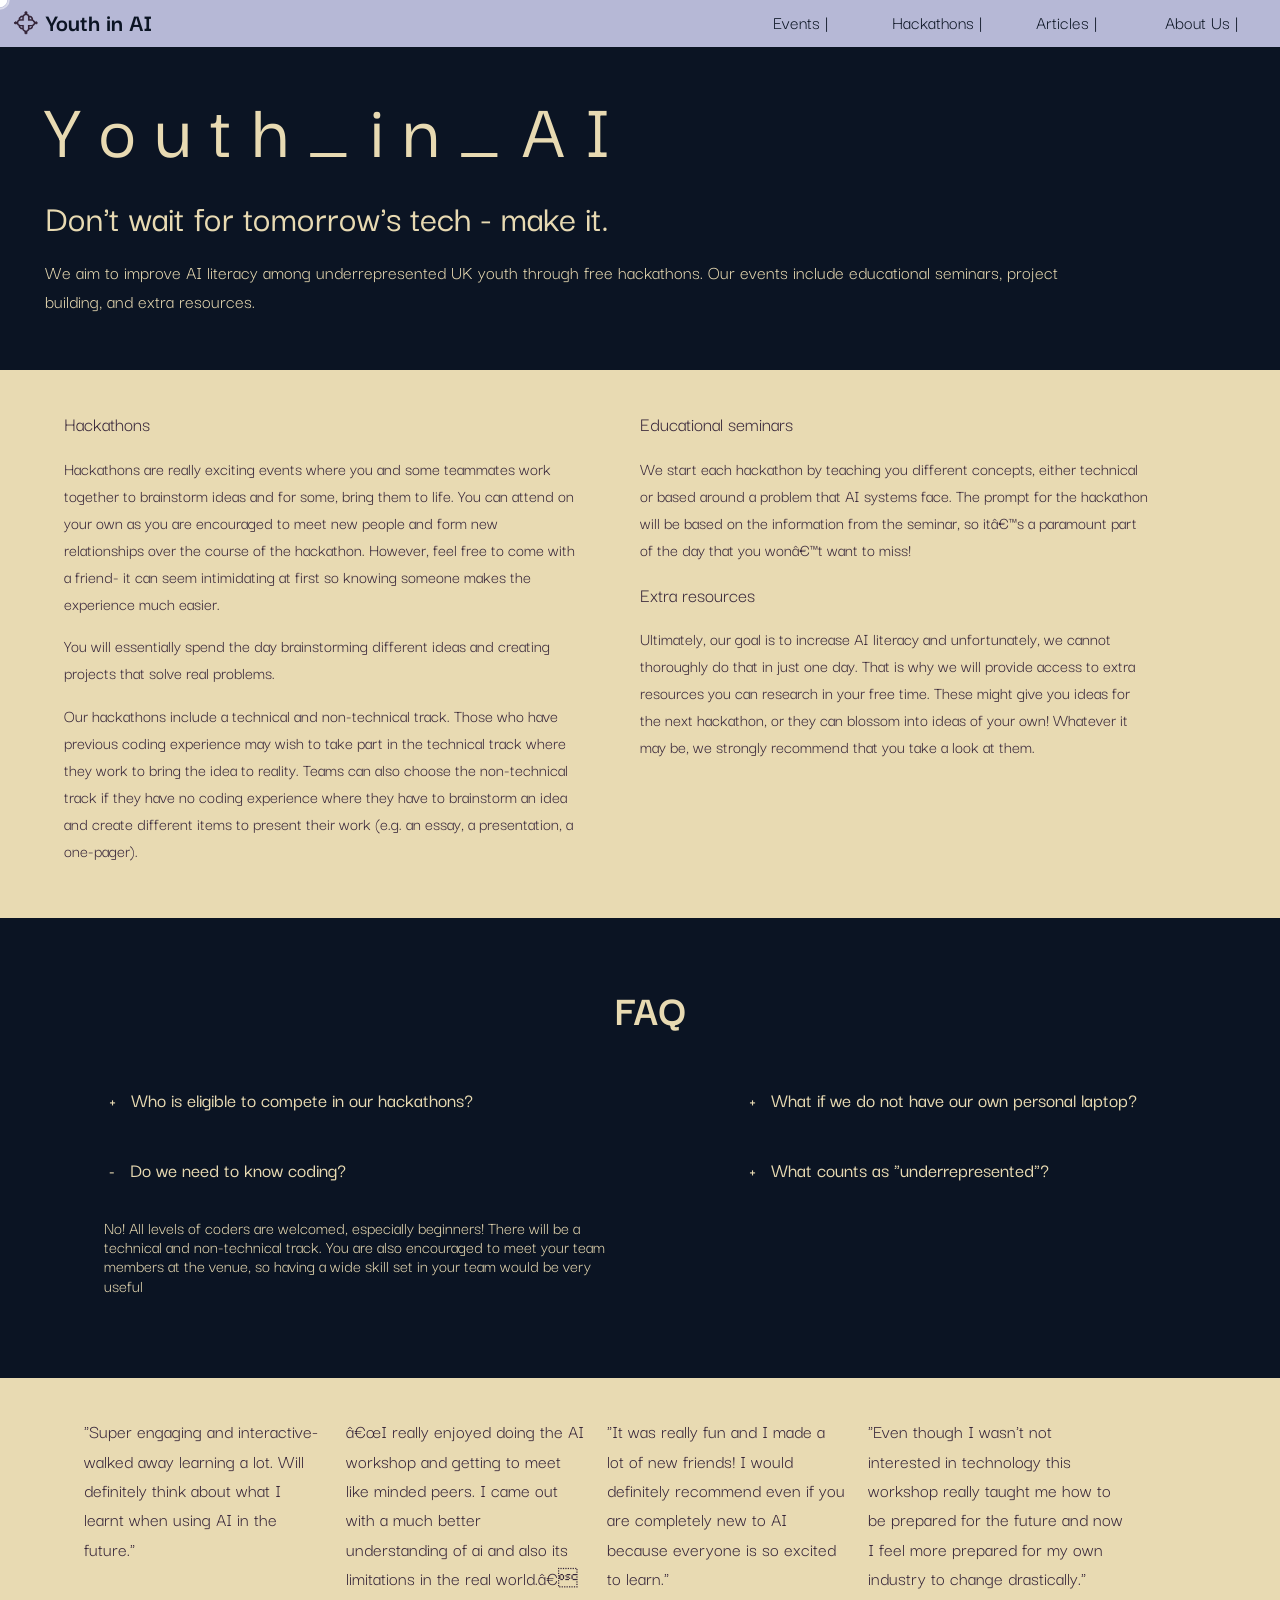
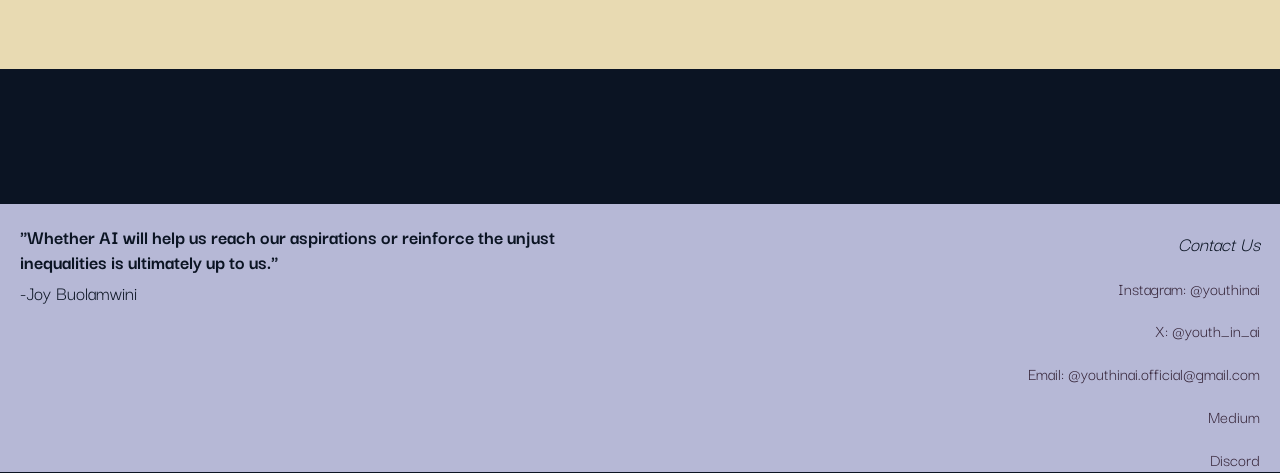
==== index.html @ e1ac103c "Article promotion" ====
<html>
    <link rel="stylesheet" href="https://stackpath.bootstrapcdn.com/bootstrap/4.1.3/css/bootstrap.min.css" integrity="sha384-MCw98/SFnGE8fJT3GXwEOngsV7Zt27NXFoaoApmYm81iuXoPkFOJwJ8ERdknLPMO" crossorigin="anonymous">
    <script src="https://ajax.googleapis.com/ajax/libs/jquery/3.3.1/jquery.min.js"></script>
    <link rel="stylesheet" href="https://use.fontawesome.com/releases/v5.6.1/css/all.css" integrity="sha384-gfdkjb5BdAXd+lj+gudLWI+BXq4IuLW5IT+brZEZsLFm++aCMlF1V92rMkPaX4PP" crossorigin="anonymous">
    <link rel="preconnect" href="https://fonts.googleapis.com">
    <link rel="preconnect" href="https://fonts.gstatic.com" crossorigin>
    <link href="https://fonts.googleapis.com/css2?family=Fredoka+One&family=Raleway&family=Tajawal&display=swap" rel="stylesheet">

    <link rel="preconnect" href="https://fonts.googleapis.com">
    <link rel="preconnect" href="https://fonts.gstatic.com" crossorigin>
    <link href="https://fonts.googleapis.com/css2?family=Darker+Grotesque&family=PT+Serif&display=swap" rel="stylesheet">

    <link rel="preconnect" href="https://fonts.googleapis.com">
    <link rel="preconnect" href="https://fonts.gstatic.com" crossorigin>
    <link href="https://fonts.googleapis.com/css2?family=Darker+Grotesque&display=swap" rel="stylesheet">

    <link rel="preconnect" href="https://fonts.googleapis.com">
    <link rel="preconnect" href="https://fonts.gstatic.com" crossorigin>
    <link href="https://fonts.googleapis.com/css2?family=Roboto+Slab:wght@100..900&display=swap" rel="stylesheet">

    <link rel="stylesheet" href="style.css">
    <link rel="stylesheet" href="script.js">
    <meta name="viewport" content="width=device-width, initial-scale=1.0">

    </head>
    <body >

        <div class="cursor-dot" data-cursor-dot></div>
        <div class="cursor-outline" data-cursor-outline></div>

        <div class="sidenav" >
            <!-- <a href="#">Home</a> -->
            <!-- <a href="#">News + Resources</a> -->
            <img src="no_back.png" alt="LOGO" style=" border:none; margin-left: 0.5vw; float: left; width: 3vw; height: 3vw; margin-top: 0.2vw; margin-right: -1.5vw;" >
            <a href="#" onclick="home()" style="font-size:2vw; margin-top: -0.8vw; float: left; width: 55%; text-align: left; margin-left: 0vw;"><b>Youth in AI</b></a>
            <a href="#" onclick="events()" style="width: 8%; font-size: 1.5vw; float: left; margin-top: -0.4vw; text-align: right; ">Events    |</a>
            <a href="#" onclick="hackathons()" style="width: 12%; font-size: 1.5vw; float: left; margin-top: -0.4vw; text-align: right;">Hackathons    |</a>
            <a href="#" onclick="articles()" style="width: 9%; font-size: 1.5vw; float: left; margin-top: -0.4vw; text-align: right;">Articles    |</a>
            <a href="#" onclick="aboutus()" style="width: 11%; font-size: 1.5vw; float: left; margin-top: -0.4vw; text-align: right;">About Us    |</a>

        </div>








        <div id="aboutus" style="display:none">
            
            <div class="card" style="width: 90%; margin-left: 4.26vw;margin-top: 6vw;">
            <div class="container" style="padding-top: 2.67vw; padding-left: 0vw;padding-right:0vw; padding-bottom: 2.67vw;">
                <h4 style="font-family: 'Darker Grotesque'; text-align: center; margin-bottom: 1.3vw; font-size: 2.8vw; margin-left: 1.6vw;"><b>Meet the Team</b></h4>
                <div style="margin-bottom:8vw; margin-top: 2.67vw; width: 50%" class="column1">
                    <img src="neha.jpg" alt="NEHA ADAPALA" style=" border:none; margin-right: 0.8vw; float: left; width: 16.6vw; height: 16.6vw;" class="card">
                    <h4 style="font-family: 'Darker Grotesque'; font-style: italic; text-align: center; margin-bottom: 0.53vvw; font-size: 1.6vw; margin-left: 0.4vw;"><b>Neha Adapala</b></h4>
                    <p style="font-family: 'Darker Grotesque'; font-size: 1.2vw; text-align: center; margin-left: 1.6vw; margin-right: 1.6vw"> Neha is a Year 13 student who hopes to study Computer Science at university. She is interested in Artificial Intelligence, neurotechnology, femtech, and art.</p>
                </div>
                <div  style="margin-bottom: 8vw; margin-top: 2.4vw; width: 50%; margin-left: 0vw; "  class="column1">
                    <img src="elo.jpg" alt="ELO Esalomi" style=" border:none; margin-right: 1.6vw; float: left; width: 16.6vw; height: 16.6vw" class="card">
                    <h4 style="font-family: 'Darker Grotesque'; font-style: italic; text-align: center; margin-bottom: 0.53vw; font-size: 1.6vw; margin-left: 0.4vw;"><b>Elo Esalomi</b></h4>
                    <p style="font-family: 'Darker Grotesque'; font-size: 1.2vw; text-align: center; margin-left: 1.6vw; margin-right: 1.6vw;"> Elo is a student at the University of Pennsylvania, studying Computer Science. She is interested in Artificial Intelligence, policy, and music. </p>
                </div>
            
            
            </div>
        </div>
        </div>










        <div id="home" style="margin-bottom: 10.5vw;padding-bottom: 0vw; ">
   
            <div style="width: 100%; margin-left: 0vw; display: block;">
                <div class="container" style="padding: 3vw 3.5vw; margin-left: 0; width: 100%; color: #e8dab2; display: block;">
            
                    <h1 class="title1" style="padding-bottom: 0vw; width: 100%;">Y o u t h _ i n _ A I</h1>
                    <h2 class="title1" style="font-size: 3vw; margin-top: 0; width: 100%;">Don't wait for tomorrow's tech - make it.</h2>
                    <p style="font-family: 'Darker Grotesque'; font-size: 1.53vw; text-align: left; margin-left: 0; max-width: 100%;">We aim to improve AI literacy among underrepresented UK youth through free hackathons. Our events include educational seminars, project building, and extra resources.</p>
                </div>
            </div>

            


            <div style="width: 100%; margin-left: 0vw; display: flex; background-color: #e8dab2;"> 
                <div style="padding-top: 3vw; padding-bottom:3vw; margin-left: 0vw; width: 40%; align-content: left; margin-left: 5vw; float: left; box-sizing: border-box; color: #352438;">
                    

        
                    <p style="font-family: 'Darker Grotesque'; font-size: 1.6vw; text-align: left; ">Hackathons</p>
                    <p style="font-family: 'Darker Grotesque'; font-size: 1.4vw; text-align: left;">Hackathons are really exciting events where you and some teammates work together to brainstorm ideas and for some, bring them to life. You can attend on your own as you are encouraged to meet new people and form new relationships over the course of the hackathon. However, feel free to come with a friend- it can seem intimidating at first so knowing someone makes the experience much easier. </p>
                    <p style="font-family: 'Darker Grotesque'; font-size: 1.4vw; text-align: left;">You will essentially spend the day brainstorming different ideas and creating projects that solve real problems.</p>
                    <p style="font-family: 'Darker Grotesque'; font-size: 1.4vw; text-align: left;">Our hackathons include a technical and non-technical track. Those who have previous coding experience may wish to take part in the technical track where they work to bring the idea to reality. Teams can also choose the non-technical track if they have no coding experience where they have to brainstorm an idea and create different items to present their work (e.g. an essay, a presentation, a one-pager).</p>
                </div>
                <div style="padding-top: 3vw;padding-bottom:3vw; margin-left: 0vw; width: 40%; align-content: left; margin-left: 5vw; float: left; box-sizing: border-box; color: #352438;">

                    <p style="font-family: 'Darker Grotesque'; font-size: 1.6vw; text-align: left;  ">Educational seminars </p>
                    <p style  ="font-family: 'Darker Grotesque'; font-size: 1.4vw; text-align: left;">We start each hackathon by teaching you different concepts, either technical or based around a problem that AI systems face. The prompt for the hackathon will be based on the information from the seminar, so it’s a paramount part of the day that you won’t want to miss! </p>
                    <p style="font-family: 'Darker Grotesque'; font-size: 1.6vw; text-align: left; ">Extra resources </p>
                    <p style="font-family: 'Darker Grotesque'; font-size: 1.4vw; text-align: left; ">Ultimately, our goal is to increase AI literacy and unfortunately, we cannot thoroughly do that in just one day. That is why we will provide access to extra resources you can research in your free time. These might give you ideas for the next hackathon, or they can blossom into ideas of your own! Whatever it may be, we strongly recommend that you take a look at them.                 </p>
        
                <!-- </div> -->
                </div>
                <div style="clear: both;"></div>
            </div>

            <div  style="display: inline-block;" >
            <h4 style="font-family: 'Darker Grotesque'; text-align: center; margin-bottom: 0vw; margin-top: 5vw; font-size: 3.5vw; margin-left: 1.6vw; color:#e8dab2;"><b>FAQ</b></h4>
                <ul class="accordion" >
                   <li>
                       <input type="radio" name="accordion" id="first">
                       <label for="first" style="font-family: 'Darker Grotesque'; font-size: 1.6vw; margin-left: 1.6vw; text-decoration: italic; color:#e8dab2;">Who is eligible to compete in our hackathons?</label>
                       <div class="content">
                           <p style="font-family: 'Darker Grotesque'; font-size: 1.4vw; margin-left: 1.6vw; color:#e8dab2;">Our hackathons are aimed at underrepresented youth in the UK. You can read our eligibility requirements under the Hackathon tab.</p>
                       </div>
      
                       <input type="radio" name="accordion" id="second" checked>
                       <label for="second" style="font-family: 'Darker Grotesque'; font-size: 1.6vw; margin-left: 1.6vw; text-decoration: italic; color:#e8dab2;" >Do we need to know coding?</label>
                       <div class="content">
                           <p style="font-family: 'Darker Grotesque'; font-size: 1.4vw; margin-left: 1.6vw; color:#e8dab2;">No! All levels of coders are welcomed, especially beginners! There will be a technical and non-technical track. You are also encouraged to meet your team members at the venue, so having a wide skill set in your team would be very useful</p>
                       </div>
                    </li>
                </ul>
                <ul class="accordion">
                    <li>
                       <input type="radio" name="accordion" id="third">
                       <label for="third" style="font-family: 'Darker Grotesque'; font-size: 1.6vw; margin-left: 1.6vw; text-decoration: italic; color:#e8dab2;">What if we do not have our own personal laptop?</label>
                       <div class="content">
                           <p style="font-family: 'Darker Grotesque'; font-size: 1.4vw; margin-left: 1.6vw; color:#e8dab2;">Contact us and we will try to sort something out for you. Please come along even if you don’t have a personal computer as your ideas will be valuable. Also see if any of your friends are willing to let you borrow their computer. </p>
                       </div>
      
                       <input type="radio" name="accordion" id="fourth">
                       <label for="fourth" style="font-family: 'Darker Grotesque'; font-size: 1.6vw; margin-left: 1.6vw; text-decoration: italic; color:#e8dab2;">What counts as "underrepresented"?</label>
                       <div class="content">
                           <p style="font-family: 'Darker Grotesque'; font-size: 1.4vw; margin-left: 1.6vw; color:#e8dab2;">Please read the eligibility section under the Hackathons tab</p>
                       </div>
      
      
                   </li>
               </ul>
               </div>





            <div style="width: 100%; margin-left: 0vw; display: flex; background-color: #e8dab2; display: inline-block;"> 
                <div style="padding-top: 3vw; padding-bottom:3vw; margin-left: 0.3vw; width: 100%; align-content: left; margin-left: 5vw; float: left; box-sizing: border-box; color: #352438; display: flex">
                    <p style="font-family: 'Darker Grotesque'; font-size: 1.53vw; text-align: left; margin-left: 1.6vw; width: 20%; margin-bottom: 1.6vw; padding-right: 1.3vw; "> "Super engaging and interactive- walked away learning a lot. Will definitely think about what I learnt when using AI in the future."</p>
                    
                    <p style="font-family: 'Darker Grotesque'; font-size: 1.53vw; text-align: left; margin-left: 0.4vw; width: 20%; padding-right: 1.3vw; margin-bottom: 3vw;"> “I really enjoyed doing the AI workshop and getting to meet like minded peers. I came out with a much better understanding of ai and also its limitations in the real world.”</p>

                    <p style="font-family: 'Darker Grotesque'; font-size: 1.53vw; text-align: left; margin-left: 0.4vw; width: 20%; margin-bottom: 3vw; padding-right:1.3vw; "> "It was really fun and I made a lot of new friends! I would definitely recommend even if you are completely new to AI because everyone is so excited to learn."</p>

                    <p style="font-family: 'Darker Grotesque'; font-size: 1.53vw; text-align: left; margin-left: 0.4vw; width: 20%; margin-bottom: 3vw;  "> "Even though I wasn't not interested in technology this workshop really taught me how to be prepared for the future and now I feel more prepared for my own industry to change drastically."</p>

                </div>

                <div style="clear: both;"></div>
            </div>
                

        </div>










        <div id="hackathons" style="display:none">


            <div class="card" style="width: 100%; margin-left: 0vw; margin-top: 3vw;">
                <div class="container" style="padding-top: 1.6vw; padding-left: 1.8vw;padding-right:1.8vw; padding-bottom:1.4vw; margin-left: 0vw; width: 100%; align-content: left; margin-left: 1.6vw; float: left; width: 50%">

                    <h1 style="font-family: 'Darker Grotesque'; text-align: left; margin-bottom: 0.8vw; font-size: 8.3vw; margin-left: 0vw; ">Coming soon...</h1>
                    <p style="font-family: 'Darker Grotesque'; font-size: 1.6vw; text-align: left; margin-left: 0vw; width: 100%;"> If you would like to be a volunteer at Youth in AI (no eligibility requirements) please contact us at youthinai@gmail.com</p>
                </div>

            </div>

          
                <div class="container" style="padding-top: 3vw; padding-left: 3.5vw;padding-right:3.5vw; padding-bottom:3vw; margin-left: 0vw; align-content: left; margin-left: 1.6vw; color: #d7d9ce;">
                    <p style="font-family: 'Darker Grotesque'; font-size: 1.9vw; text-align: left; margin-left: 0vw;"> Eligibility requirements for hackathon participants</p>
                    <p style="font-family: 'Darker Grotesque'; font-size: 1.6vw; text-align: left; margin-left: 0vw;">Ages 11-18 years old</p>
                    <p style="font-family: 'Darker Grotesque'; font-size: 1.4vw; text-align: left; margin-left: 0vw; ">You must be between these ages to compete in the hackathon. If you would like to take part in helping this organisation’s aim, you can become a volunteer to help out at the hackathons or develop resources. Please contact us at youthinai@gmail.com. </p>
                    <p style="font-family: 'Darker Grotesque'; font-size: 1.6vw; text-align: left; margin-left: 0vw; ">UK resident </p>
                    <p style="font-family: 'Darker Grotesque'; font-size: 1.4vw; text-align: left; margin-left: 0vw;">You must be a UK resident to take part in this hackathon. Many of the hackathons will happen in-person in the UK. </p>
                    <p style="font-family: 'Darker Grotesque'; font-size: 1.6vw; text-align: left; margin-left: 0vw;">Underrepresented </p>
                    <p>
                        <ul>
                            <li style="font-family: 'Darker Grotesque'; font-size: 1.4vw; text-align: left; margin-left: 0vw; width: 48vw; margin-bottom: 1.4vw;">Ethnic minorities - BAME minorities/ Roma and Traveller communities</li>
                            <li style="font-family: 'Darker Grotesque'; font-size: 1.4vw; text-align: left; margin-left: 0vw; width: 48vw; margin-bottom: 1.4vw;">Females</li>
                            <li style="font-family: 'Darker Grotesque'; font-size: 1.4vw; text-align: left; margin-left: 0vw; width: 48vw; margin-bottom: 1.4vw;">People with disabilities - If your disability is physical please contact us before the event so we can organise access arrangements to the venue</li>
                            <li style="font-family: 'Darker Grotesque'; font-size: 1.4vw; text-align: left; margin-left: 0vw; width: 48vw; margin-bottom: 1.4vw;">LGBTQ+ community</li>
                            <li style="font-family: 'Darker Grotesque'; font-size: 1.4vw; text-align: left; margin-left: 0vw; width: 48vw; margin-bottom: 1.4vw;">Neurodiverse individuals</li>
                            <li style="font-family: 'Darker Grotesque'; font-size: 1.4vw; text-align: left; margin-left: 0vw; width: 48vw; margin-bottom: 1.4vw;">Young carers</li>
                            <li style="font-family: 'Darker Grotesque'; font-size: 1.4vw; text-align: left; margin-left: 0vw; width: 48vw; margin-bottom: 1.4vw;">Indices of Multiple Deprivation (IMD) – If your home postcode is within an area that is ranked in the bottom 40% of their region by the IMD.</li>
                        </ul>
                    </p>
                </div>
 
        </div>




        <div id="articles" style="margin-bottom: 10vw; display:none; ">
            <!-- <div class="card" style="width: 100%; margin-left: 0vw; margin-top: 3vw;">
                <div class="container" style="padding-top: 1.6vw; padding-left: 1.8vw;padding-right:1.8vw; padding-bottom:1.4vw; margin-left: 0vw; width: 100%; align-content: left; margin-left: 1.6vw; float: left; width: 50%">

                    <h1 style="font-family: 'Darker Grotesque'; text-align: left; margin-bottom: 0.8vw; font-size: 8.3vw; margin-left: 0vw; ">Coming soon...</h1>
                    <p style="font-family: 'Darker Grotesque'; font-size: 1.6vw; text-align: left; margin-left: 0vw; width: 100%;"> If you would like to write an article for Youth in AI (no eligibility requirements) please contact us at youthinai@gmail.com</p>
                </div>
                <div class="container" style="font-family: 'Darker Grotesque'; font-size: 1.53vw; text-align: left; width: 48vw; margin-left: 0.7vw; float: left; width: 50%">
                    <h4 style="font-family: 'Darker Grotesque'; font-style: italic; text-align: left; margin-bottom: 0.3vw; font-size: 2vw;"><b>COMING UP: Intersections of AI with:</b></h4> 
                    <p style="float: left; padding-right: 0.20vw">Medicine | </p>
                    <p style="float: left; padding-right: 0.2vw;"> Music | </p>
                    <p style="float: left;padding-right: 0.2vw;"> Environmental Science | </p>
                    <p style="float: left; padding-right: 0.2vw;"> Classics | </p>
                    <p style="float: left; padding-right: 0.2vw;"> Dentistry | </p>
                    <p style="float: left; padding-right: 0.2vw;"> Physics | </p>
                    <p style="float: left; padding-right: 0.2vw;"> History  </p>
                </div>

            </div> -->



            <div class="card" style="width: 100%; margin-left: 0vw; margin-top: 3vw; background-color: #0b1423;">
                <!-- <div class="container" style="padding-top: 1.6vw; padding-left: 1.8vw;padding-right:1.8vw; padding-bottom:1.4vw; margin-left: 0vw; width: 100%; align-content: left; margin-left: 1.6vw; float: left; width: 50%">

                    <h1 style="font-family: 'Darker Grotesque'; text-align: left; margin-bottom: 0.8vw; font-size: 8.3vw; margin-left: 0vw; ">Coming soon...</h1>
                    <p style="font-family: 'Darker Grotesque'; font-size: 1.6vw; text-align: left; margin-left: 0vw; width: 100%;"> If you would like to write an article for Youth in AI (no eligibility requirements) please contact us at youthinai@gmail.com</p>
                </div> -->
                <div class="column" style="margin-top: 3vw; width: 100%">
                    <div class="card" style="margin-left: 2.1vw; float: left; width: 30%; height: 20.5vw;" >
                        <div class="container" style="padding-top: 1.7vw; padding-left: 2.3vw;padding-right:2.3vw; padding-bottom:1.7vw; ">
                            <a target="_blank" href="https://medium.com/@youthinai.official/physics-ai-revolutionising-physics-through-ml-40ecd9a87fa5"><h4 style="font-family: 'Darker Grotesque'; font-style: italic; text-align: center; margin-bottom: 1.4vw; font-size: 1.6vw;"><b>Physics + AI: Revolutionising Physics Through Tech</b></h4></a> 
                            <h4 style="font-family: 'Darker Grotesque'; font-style: italic; text-align: center; margin-bottom: 1.4vw; font-size: 1.3vw; margin-top: -0.5vw;"><b>-Yuna Choi </b></h4> 
                            <p style="font-family: 'Darker Grotesque'; font-size: 1.4vw;">AI has been used in Physics for years and now for even more years to come. This article explores how AI is used in Physics and how it may be used in the future.</p> 
                        </div>
                    </div>
                    <div class="card" style="margin-left: 1.7vw; float: left; width: 30%; height: 20.5vw;" >
                        <div class="container" style="padding-top: 1.7vw; padding-left: 2.3vw;padding-right:2.3vw; padding-bottom:1.7vw; ">
                            <a target="_blank" href="https://medium.com/@youthinai.official/environment-ai-a-double-edged-sword-in-the-climate-crisis-d32c2abca010"><h4 style="font-family: 'Darker Grotesque'; font-style: italic; text-align: center; margin-bottom: 1.4vw; font-size: 1.6vw;"><b>Environment + AI: A Double-Edged Sword in the Climate Crisis</b></h4></a>
                            <h4 style="font-family: 'Darker Grotesque'; font-style: italic; text-align: center; margin-bottom: 1.4vw; font-size: 1.3vw; margin-top: -0.5vw;"><b>-Parnika Parulkar </b></h4> 
                            <p style="font-family: 'Darker Grotesque'; font-size: 1.4vw;">It's absolutely essential that we protect the environment. Using tools such as AI can help us move towards that goal, but also set us back from it. </p> 
                        </div>
                    </div>
                    <div class="card" style="margin-left: 1.7vw; float: left; width: 30%; height: 20.5vw;" >
                        <div class="container" style="padding-top: 1.7vw; padding-left: 2.3vw;padding-right:2.3vw; padding-bottom:1.7vw; ">
                            <a target="_blank" href="https://medium.com/@youthinai.official/orthodontics-ai-the-digital-bite-1d7c2df51725"><h4 style="font-family: 'Darker Grotesque'; font-style: italic; text-align: center; margin-bottom: 1.4vw; font-size: 1.6vw;"><b>Orthodontics + AI: The Digital Bite</b></h4></a>
                            <h4 style="font-family: 'Darker Grotesque'; font-style: italic; text-align: center; margin-bottom: 1.4vw; font-size: 1.3vw; margin-top: -0.5vw;"><b>-Isabel Liu </b></h4> 
                            <p style="font-family: 'Darker Grotesque'; font-size: 1.4vw;">Orthodontics is a subset of dentistry that works on correcting the appearance of your teeth. AI can play a great part in treating patients who see an orthodontist, from treatment planning to nanobots. </p> 
                        </div>
                    </div>
                </div>

                <div class="container" style="padding-top: 1.6vw; padding-left: 1.8vw;padding-right:1.8vw; padding-bottom:1.4vw; margin-left: 0vw; width: 100%; align-content: left; margin-left: 1.6vw; float: left; width: 50%">
                    <p style="font-family: 'Darker Grotesque'; font-size: 1.2vw; text-align: left; margin-left: 0vw; width: 100%; color:#e8dab2"> If you would like to write an article for Youth in AI (no eligibility requirements) please contact us at: youthinai.official@gmail.com</p>
                </div>
            </div>
        </div>



        <div id="events" style="display:none" >
            <div class="clearfix">
            
                <div class="column" style="margin-top: 3vw;">
                    <div class="card" style="margin-left: 1.7vw;" >
                    <div class="container" style="padding-top: 1.7vw; padding-left: 2.3vw;padding-right:2.3vw; padding-bottom:1.7vw; ">
                        <h4 style="font-family: 'Darker Grotesque'; font-style: italic; text-align: center; margin-bottom: 1.4vw; font-size: 1.6vw;"><b>Responsible AI: A Policy Approach to Bias Eradication</b></h4> 
                        <p style="font-family: 'Darker Grotesque'; font-size: 1.4vw;">As part of our aim to increase AI literacy among the youth we held “Responsible AI: A Policy Approach to Bias Eradication”, an interactive workshop under the AI Fringe (The AI Fringe is an organisation that aims to increase AI safety by bringing together diverse voices.) where we taught participants about the importance of safe AI. In this interactive session, featuring guest speaker Matheace Ramaputra, an AI Legal and Ethic Practitioner, we introduced the effects of AI biases on society, and potential ways to combat them through policy. Opening with a short presentation on AI biases and how it manifests in different sectors, our workshop was followed by an activity where groups will propose their own policies to mitigate them. There were many questions and open discussions.</p> 
                        <!-- <hr width="90%" style="margin-top: 3vw; margin-bottom: 3vw;color: black;"/>
                        <p style="font-family: 'Darker Grotesque'; font-size: 1.4vw;">The AI Fringe is an organisation that aims to increase AI safety by bringing together diverse voices. By educating the youth on AI and the opportunities and risks that came along with it, we hope to diversify the voices that can make changes in this field.</p> -->
                        
                    </div>
                    </div>
                </div>

                <div class="column1" style="width: 20%; margin-left: 3.2vw;margin-top: 3vw;">
                    <div class="card1 bottom-right" style="border: none; padding-top: none; margin-top: -1.4vw; margin-left: 0.55vw; " >
                    <img src="icebreaker.jpg" class="card-img-top" >
                    </div>

                    <div class="card1 bottom-right" style="border: none; margin-top: 1.4vw; margin-left: 0.55vw; ">
                        <img src="matheace.jpg" class="card-img-top" >
                    </div>
                </div>
                <div class="column1" style="width: 20%; margin-left: 1.7vw; margin-top: 3vw;">
                    <div class="card1 bottom-right" style="border: none; margin-top: -1.4vw;">
                        <img src="winner.jpg" class="card-img-top" >
                    </div>
                    <div class="card1 bottom-right" style="border: none; margin-top: 1.4vw;">
                        <img src="activity.jpg" class="card-img-top">
                    </div>
                </div>
            </div>
            <hr style="height: 1.6vw; color:#352438"/>
            
            <div class="clearfix" style="margin-left: 0vw;">
                <div class="column1" style="width:25%; margin-top:-1.5vw; height: 5vw; margin-left: 3vw;">
                    <div class="card1 bottom-right" style="border: none; margin-top: -1.2vw; margin-left: 1.4vw;">
                        <img src="panel2.jpg" class="card-img-top" >
                    </div>
                </div>

                <div class="column1" style="width:25%; margin-top:-1.6vw; height: 5vw; margin-left: 3.2vw;">
                    <div class="card1 bottom-right" style="border: none; margin-top: -1.2vw;">
                        <img src="panel3.jpg" class="card-img-top" >
                    </div>
                </div>
                
                <div class="column" style="width:40%; margin-top:-3vw; margin-left: 1.7vw;">
                    <div class="card" style="width:93%">
                    <div class="container" style="padding-top: 1.9vw; padding-bottom:1.9vw;">
                        <h4 style="font-family: 'Darker Grotesque'; font-style: italic; text-align: center; margin-bottom: 1.4vw; font-size: 1.6vw;"><b>Truth vs Tech: Tackling Misinformation and Deepfakes</b></h4> 
                        <p style="font-family: 'Darker Grotesque'; font-size: 1.4vw;">At the AI and Society Forum, we spoke at the AI and Society Forum on the panel “Truth vs Tech: Tackling Misinformation and Deepfakes”. The event held over 240 people and it was uplifting seeing so many people interested in our talk, despite being the youngest speakers and attendees of the event. Throughout the day, we heard talks from many people experienced in the field, from Abeba Birhane to Dr Maya Indira. </p> 
                    </div>
                    </div>
                </div>
            </div>
            <div>
                
            
            </div>
            </div>
        </div>

        <!-- <div id="footer" >
            <div class="foot-text" style="float: left;">
                <h4 style="text-align: left; margin-bottom: 0.3vw; margin-left: 1.6vw;"><b>"Whether AI will help us reach our aspirations or reinforce the unjust inequalities is ultimately up to us."</b></h4> 
                <p style="margin-left: 1.6vw; font-family: 'Darker Grotesque';">-Joy Buolamwini</p>
            </div>
            <div class="foot-text" style="float: right;">
                <p style="font-family: 'Darker Grotesque'; font-size:1.4vw; text-align: right; margin-right: 1.6vw; margin-top: 0.3vw;">Contact Us</p>
                <p style="font-family: 'Darker Grotesque'; font-size:1.4vw; text-align: right; margin-right: 1.6vw;">Instagram: @youthinai</p>
                <p style="font-family: 'Darker Grotesque'; font-size:1.4vw; text-align: right; margin-right: 1.6vw;">X: @youth_in_ai</p>
                <p style="font-family: 'Darker Grotesque'; font-size:1.4vw; text-align: right; margin-right: 1.6vw;">Email: youthinaiofficial@gmail.com</p>
            </div>
        </div> -->

        <div id="footer" >
            <div class="foot-text" style="float: left;">
                <h4 style="text-align: left; margin-bottom: 0.3vw; margin-left: 1.6vw;"><b>"Whether AI will help us reach our aspirations or reinforce the unjust inequalities is ultimately up to us."</b></h4> 
                <p style="margin-left: 1.6vw; font-family: 'Darker Grotesque';">-Joy Buolamwini</p>
            </div>
            <div class="foot-text" style="float: right; height: 19vw; margin-bottom:-1vw;">
                <p style="font-family: 'Darker Grotesque'; font-size:1.6vw; text-align: right; margin-right: 1.6vw; margin-top: 0.3vw; font-style: italic;">Contact Us</p>
                <a target="_blank" href="https://www.instagram.com/youthinai/"><p style="font-family: 'Darker Grotesque'; font-size:1.4vw; text-align: right; margin-right: 1.6vw;">Instagram: @youthinai</p></a>
                <a target="_blank" href="https://x.com/youth_in_ai"><p style="font-family: 'Darker Grotesque'; font-size:1.4vw; text-align: right; margin-right: 1.6vw;">X: @youth_in_ai</p></a>
                <a href="mailto:youthinai.official@gmail.com"><p style="font-family: 'Darker Grotesque'; font-size:1.4vw; text-align: right; margin-right: 1.6vw;">Email: @youthinai.official@gmail.com</p></a>
                <a target="_blank" href="https://medium.com/@youthinai.official"><p style="font-family: 'Darker Grotesque'; font-size:1.4vw; text-align: right; margin-right: 1.6vw;">Medium</p></a>
                <a target="_blank" href="https://discord.gg/cAzz3YPW"><p style="font-family: 'Darker Grotesque'; font-size:1.4vw; text-align: right; margin-right: 1.6vw;">Discord</p></a>
            </div>
        </div>

    </body>
  
</html>

<script>

const cursorDot = document.querySelector("[data-cursor-dot]");
const cursorOutline = document.querySelector("[data-cursor-outline]")

window.addEventListener("mousemove", function (e){
    const posX = e.clientX;
    const posY = e.clientY;

    cursorDot.style.left = `${posX}px`;
    cursorDot.style.top = `${posY}px`;

    // cursorOutline.style.left = '${posX}px';
    // cursorOutline.style.top = '${posY}px';

    cursorOutline.animate({
        left:`${posX}px`,
        top: `${posY}px`,
    }, {duration: 500, fill: "forwards"});
})

let elementsArray = document.querySelectorAll(".card1");
console.log(elementsArray);
window.addEventListener('scroll', fadeIn ); 
function fadeIn() {
    for (var i = 0; i < elementsArray.length; i++) {
        var elem = elementsArray[i]
        var distInView = elem.getBoundingClientRect().top - window.innerHeight + 20;
        if (distInView < 0) {
            elem.classList.add("inView");
        } else {
            elem.classList.remove("inView");
        }
    }
}
fadeIn();


function hackathons(){
    document.getElementById('events').style.display='none';
    document.getElementById('hackathons').style.display='block';
    document.getElementById('home').style.display='none';
    document.getElementById('articles').style.display='none';
    document.getElementById('aboutus').style.display='none';
}
function events(){
    
    document.getElementById('hackathons').style.display='none';
    document.getElementById('events').style.display='block';
    document.getElementById('home').style.display='none';
    document.getElementById('articles').style.display='none';
    document.getElementById('aboutus').style.display='none';
}

function home(){
    document.getElementById('home').style.display='block';
    document.getElementById('events').style.display='none';
    document.getElementById('hackathons').style.display='none';
    document.getElementById('articles').style.display='none';
    document.getElementById('aboutus').style.display='none';
}

function aboutus(){
    document.getElementById('home').style.display='none';
    document.getElementById('events').style.display='none';
    document.getElementById('hackathons').style.display='none';
    document.getElementById('articles').style.display='none';
    document.getElementById('aboutus').style.display='block';
}

function articles(){
    document.getElementById('home').style.display='none';
    document.getElementById('events').style.display='none';
    document.getElementById('hackathons').style.display='none';
    document.getElementById('articles').style.display='block';
    document.getElementById('aboutus').style.display='none';
}

// function load(){
//     document.getElementById('home').style.display='none';
//     document.getElementById('events').style.display='none';
//     document.getElementById('hackathons').style.display='none';
//     document.getElementById('articles').style.display='none';
//     document.getElementById('aboutus').style.display='block';
// }


</script>
---- style.css ----
@keyframes fade-up{
    0% {
        opacity: 0;
        transform: translateY(-1.6vw) scale(0.9);
    }

    100%{
        opacity: 1;
        transform: translateY(0vw) scale(1);
    }
}

@keyframes cursor{
    50% { border-color: transparent }
}

@keyframes typimg{
    from { width: 0 }
}

a{
    color: #352438;
}

a:hover{
    color: #623d69;
    cursor: none;
}

.accordion{
   /* margin: 60px auto; */
   width: 50%;
   float: left;
}


.accordion li{
   list-style: none;
   width: 100%;
   margin: 1.4vw;
   padding: 1.2vw;
   border-radius: 0.9vw;
   background: none;
}


.accordion li label{
   display: inline-block;
   align-items: center;
   padding: 1.2vw;
   font-size: 1.35vw;
   font-weight: 500;
   cursor: cursor-dot;
}


label::before{
   content: '+';
   margin-right: 1.2vw;
   font-size: 1.43vw;
   font-weight: 600;
}


input[type="radio"]{
   display: none;
}


.accordion .content{
   color:#e8dab2;
   padding:0 1.2vw;
   line-height: 1.5vw;
   max-height: 0;
   overflow: hidden;
   transition: max-height 0.5s, padding 0.5s;
}


.accordion input[type="radio"]:checked + label + .content{
   max-height: 21.3vw;
   padding: 0.8vw 0.8vw 1.4vw;
}


.accordion input[type="radio"]:checked + label::before{
   content: '-'
}


body{
    background-color: #0b1423;
    color: #e8dab2;
    width: 100%;
    overflow-x: hidden;
    overflow-x: clip !important;
}

html{
    cursor: none;
}

.cursor-dot{
    width: 1.2vw;
    height: 1.2vw;
    background-color: white;
    z-index: 4;
}

.cursor-outline{
    width: 1.6vw;
    height: 1.6vw;
    border: 2px solid hsla(0, 0%, 100%, 0.5);
    z-index: 4;
}

.cursor-dot, 
.cursor-outline{
    position: fixed;
    top: 0;
    left: 0;
    transform: translate(-50%, -50%);
    border-radius: 50%;
    z-index: 4;
    pointer-events: none;
    color: white;
}


.card {
    transition: 0.3s;
    width: 100%;
    background-color: #e8dab2;
    /* margin-left: 1.2vw; */
    border-radius: 0vw;
    /* animation: fade-up 0.7s; */
    color: #352438;
}

p, h4, h2, h1{
    animation: fade-up 0.7s;
    font-size: 1.6vw;
}

.card2 {
    transition: 0.3s;
    width: 100%;
    background-color: #e8dab2;
    margin-left: 1.2vw;
    border-radius: 0vw;
    animation: fade-up 0.7s;
    color: #352438;
}
.column{
    float: left;
    width: 50%;
    padding: 1.2vw;
}
.column1{
    float: left;
    width: 50%;
    
    /* padding: 1.2vw;
    padding-right: 50px; */
}

.bottom-right.inView {
    opacity: 1;
    -webkit-transform: translateY(0vw) rotate(0deg) translateZ(0);
    transform: translateY(0vw) rotate(0deg) translateZ(0);
    margin-top: 1.4vw;
}
.inView {
    opacity: 1;
    -webkit-transform: translateY(0vw) rotate(0deg) translateZ(0);
    transform: translateY(0vw) rotate(0deg) translateZ(0);
    margin-top: 1.4vw;
}
section {
    padding:1.4vw;
    margin-top: 1.4vw;
}

.card1 {
    /* transition: 0.3s;
    width: 200px;
    height: 200px;
    background-color: rgba(238,238,238, 0.8);
    margin-left: 550px;
    height:400px; */
    transition: 0.3s;
    width: 100%;
    margin-top: none;
    background-color: #e8dab2;
    margin-left: 0vw;
    animation: fade-up 0.5s;
    -webkit-transform: translateY(3vw) rotate(-5deg) translateZ(0);
    transform: translateY(3vw) rotate(-5deg) translateZ(0);
    -webkit-transition-delay: .9s;
    -o-transition-delay: .9s;
    transition-delay: .9s;
    -webkit-transition: 1s;
    -o-transition: 1s;
    transition: 1s;
    opacity: 0;
}

img{
    object-fit: cover;
}

.container {
    padding: 1.8vw 1.8vw;
    display: inline-block;
}


.sidenav {
    background-color: #b6b8d6;
    height: 3.7vw;
    width: 100%;
    position: fixed;
    font-size: 1.6vw;
    z-index: 1;
    top: 0;
    left: 0;
    overflow-x: hidden;
    padding-top: 0.2vw;
    font-family: 'Darker Grotesque';
    box-sizing: border-box;
    
}

.sidenav a {
    padding: 0.8vw 0.3vw 8vw 1.62vw;
    margin-top:-0.8vw;
    margin-right: 0px;
    text-decoration: none;
    text-align: right;
    font-size: 1.6vw;
    /* color: #eeeeee;  */
    
    color: #0b1423; 
    /* display: block; */
    font-size:medium;
    cursor: none;
}

.sidenav a:hover {
    color: #623d69;
    cursor: none;
}

/* @media screen and (max-height: 450px) {
.sidenav {padding-top: 15px;}
.sidenav a {font-size: 18px;}
} */

.title1{
    margin-top: 3vw;
    font-family: 'Darker Grotesque'; 
    text-align: left; margin-bottom: 1.4vw; font-size: 6.4vw; margin-left: 0vw; width: 100%;
}



.image{
    margin-left: 30vw;
}
#workshops{
    display: none;
    margin-bottom: 6.5vw;
    margin-top: 3vw;
}

.clearfix::after {
    content: "";
    clear: both;
    display: table;
}

#howtogetinvolved{
    display: none;
    margin-bottom: 6.5vw;
    margin-top: 3vw;
}
#aboutus{
    display: block;
    margin-bottom: 6.5vw;
    margin-top: 3vw;
}
#events{
    display:none;
    margin-bottom: 6.5vw;
    margin-top: 3vw;
}
#footer {
    width: 100%;
    height: 21vw;
    background-color: #b6b8d6;
    color: #0b1423;
    text-align: left;
    padding-top: 1.6vw;
    margin-top: 1.2vw;
    bottom: 0;
    left: 0;
    right: 0;
    font-family: 'Darker Grotesque';
    /* position: relative; */
    z-index: 0;



    /* position: fixed;
    position: absolute;  */

}   
.foot-text {
    width: 50%;
}
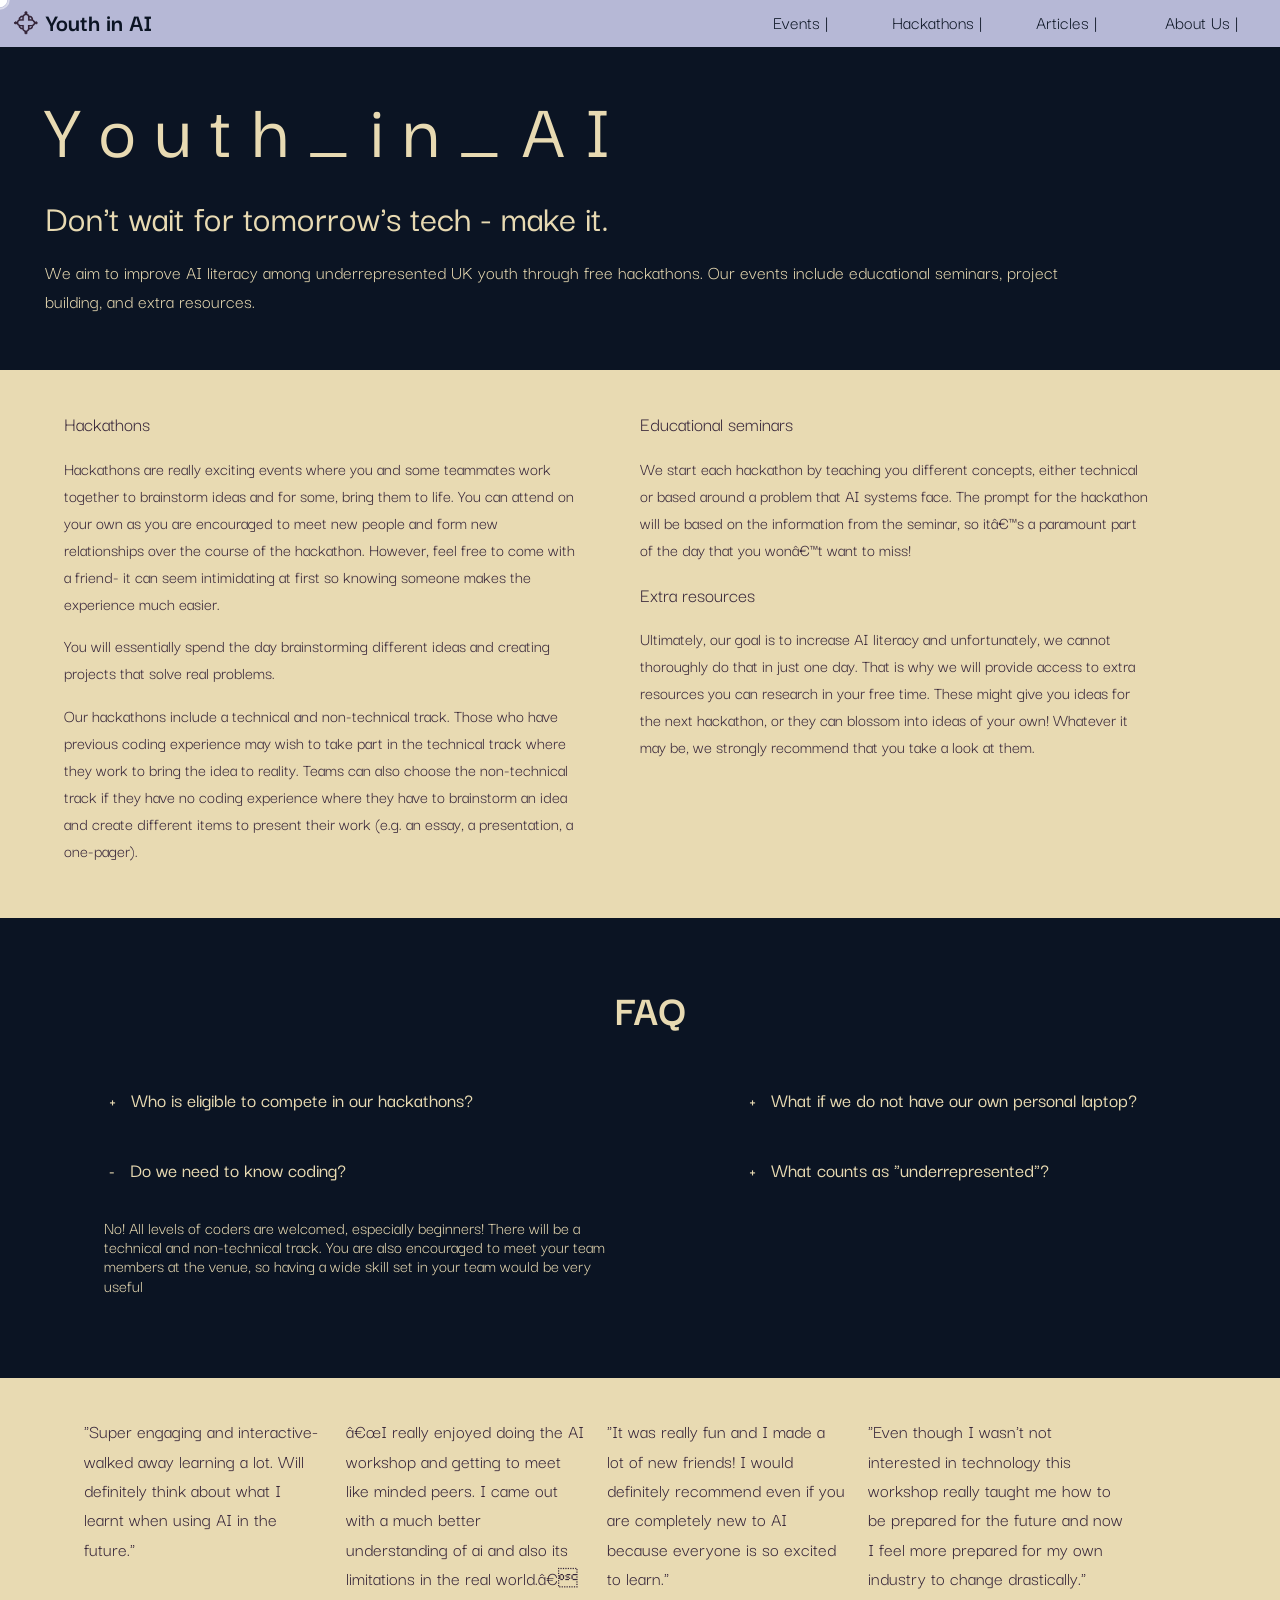
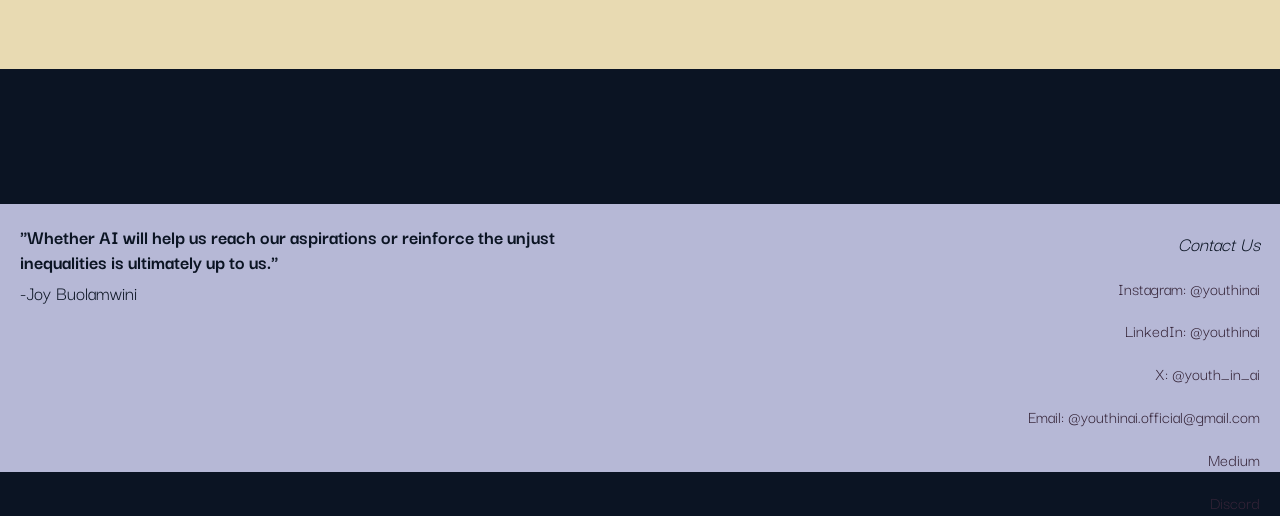
==== commit c28fddba: "Added LinkedIn" ====
--- a/index.html
+++ b/index.html
@@ -187,7 +187,7 @@
                 <div class="container" style="padding-top: 1.6vw; padding-left: 1.8vw;padding-right:1.8vw; padding-bottom:1.4vw; margin-left: 0vw; width: 100%; align-content: left; margin-left: 1.6vw; float: left; width: 50%">
 
                     <h1 style="font-family: 'Darker Grotesque'; text-align: left; margin-bottom: 0.8vw; font-size: 8.3vw; margin-left: 0vw; ">Coming soon...</h1>
-                    <p style="font-family: 'Darker Grotesque'; font-size: 1.6vw; text-align: left; margin-left: 0vw; width: 100%;"> If you would like to be a volunteer at Youth in AI (no eligibility requirements) please contact us at youthinai@gmail.com</p>
+                    <p style="font-family: 'Darker Grotesque'; font-size: 1.6vw; text-align: left; margin-left: 0vw; width: 100%;"> If you would like to be a volunteer at Youth in AI (no eligibility requirements) please contact us at youthinai.official@gmail.com</p>
                 </div>
 
             </div>
@@ -196,7 +196,7 @@
                 <div class="container" style="padding-top: 3vw; padding-left: 3.5vw;padding-right:3.5vw; padding-bottom:3vw; margin-left: 0vw; align-content: left; margin-left: 1.6vw; color: #d7d9ce;">
                     <p style="font-family: 'Darker Grotesque'; font-size: 1.9vw; text-align: left; margin-left: 0vw;"> Eligibility requirements for hackathon participants</p>
                     <p style="font-family: 'Darker Grotesque'; font-size: 1.6vw; text-align: left; margin-left: 0vw;">Ages 11-18 years old</p>
-                    <p style="font-family: 'Darker Grotesque'; font-size: 1.4vw; text-align: left; margin-left: 0vw; ">You must be between these ages to compete in the hackathon. If you would like to take part in helping this organisation’s aim, you can become a volunteer to help out at the hackathons or develop resources. Please contact us at youthinai@gmail.com. </p>
+                    <p style="font-family: 'Darker Grotesque'; font-size: 1.4vw; text-align: left; margin-left: 0vw; ">You must be between these ages to compete in the hackathon. If you would like to take part in helping this organisation’s aim, you can become a volunteer to help out at the hackathons or develop resources. Please contact us at youthinai.official@gmail.com. </p>
                     <p style="font-family: 'Darker Grotesque'; font-size: 1.6vw; text-align: left; margin-left: 0vw; ">UK resident </p>
                     <p style="font-family: 'Darker Grotesque'; font-size: 1.4vw; text-align: left; margin-left: 0vw;">You must be a UK resident to take part in this hackathon. Many of the hackathons will happen in-person in the UK. </p>
                     <p style="font-family: 'Darker Grotesque'; font-size: 1.6vw; text-align: left; margin-left: 0vw;">Underrepresented </p>
@@ -246,30 +246,56 @@
                     <h1 style="font-family: 'Darker Grotesque'; text-align: left; margin-bottom: 0.8vw; font-size: 8.3vw; margin-left: 0vw; ">Coming soon...</h1>
                     <p style="font-family: 'Darker Grotesque'; font-size: 1.6vw; text-align: left; margin-left: 0vw; width: 100%;"> If you would like to write an article for Youth in AI (no eligibility requirements) please contact us at youthinai@gmail.com</p>
                 </div> -->
-                <div class="column" style="margin-top: 3vw; width: 100%">
-                    <div class="card" style="margin-left: 2.1vw; float: left; width: 30%; height: 20.5vw;" >
-                        <div class="container" style="padding-top: 1.7vw; padding-left: 2.3vw;padding-right:2.3vw; padding-bottom:1.7vw; ">
-                            <a target="_blank" href="https://medium.com/@youthinai.official/physics-ai-revolutionising-physics-through-ml-40ecd9a87fa5"><h4 style="font-family: 'Darker Grotesque'; font-style: italic; text-align: center; margin-bottom: 1.4vw; font-size: 1.6vw;"><b>Physics + AI: Revolutionising Physics Through Tech</b></h4></a> 
-                            <h4 style="font-family: 'Darker Grotesque'; font-style: italic; text-align: center; margin-bottom: 1.4vw; font-size: 1.3vw; margin-top: -0.5vw;"><b>-Yuna Choi </b></h4> 
-                            <p style="font-family: 'Darker Grotesque'; font-size: 1.4vw;">AI has been used in Physics for years and now for even more years to come. This article explores how AI is used in Physics and how it may be used in the future.</p> 
-                        </div>
-                    </div>
-                    <div class="card" style="margin-left: 1.7vw; float: left; width: 30%; height: 20.5vw;" >
-                        <div class="container" style="padding-top: 1.7vw; padding-left: 2.3vw;padding-right:2.3vw; padding-bottom:1.7vw; ">
-                            <a target="_blank" href="https://medium.com/@youthinai.official/environment-ai-a-double-edged-sword-in-the-climate-crisis-d32c2abca010"><h4 style="font-family: 'Darker Grotesque'; font-style: italic; text-align: center; margin-bottom: 1.4vw; font-size: 1.6vw;"><b>Environment + AI: A Double-Edged Sword in the Climate Crisis</b></h4></a>
-                            <h4 style="font-family: 'Darker Grotesque'; font-style: italic; text-align: center; margin-bottom: 1.4vw; font-size: 1.3vw; margin-top: -0.5vw;"><b>-Parnika Parulkar </b></h4> 
-                            <p style="font-family: 'Darker Grotesque'; font-size: 1.4vw;">It's absolutely essential that we protect the environment. Using tools such as AI can help us move towards that goal, but also set us back from it. </p> 
-                        </div>
-                    </div>
-                    <div class="card" style="margin-left: 1.7vw; float: left; width: 30%; height: 20.5vw;" >
-                        <div class="container" style="padding-top: 1.7vw; padding-left: 2.3vw;padding-right:2.3vw; padding-bottom:1.7vw; ">
-                            <a target="_blank" href="https://medium.com/@youthinai.official/orthodontics-ai-the-digital-bite-1d7c2df51725"><h4 style="font-family: 'Darker Grotesque'; font-style: italic; text-align: center; margin-bottom: 1.4vw; font-size: 1.6vw;"><b>Orthodontics + AI: The Digital Bite</b></h4></a>
-                            <h4 style="font-family: 'Darker Grotesque'; font-style: italic; text-align: center; margin-bottom: 1.4vw; font-size: 1.3vw; margin-top: -0.5vw;"><b>-Isabel Liu </b></h4> 
-                            <p style="font-family: 'Darker Grotesque'; font-size: 1.4vw;">Orthodontics is a subset of dentistry that works on correcting the appearance of your teeth. AI can play a great part in treating patients who see an orthodontist, from treatment planning to nanobots. </p> 
-                        </div>
-                    </div>
-                </div>
-
+                <div class="row">
+                    <div class="column" style="margin-top: 3vw; width: 100%">
+                            <div class="card" style="margin-left: 2.1vw; float: left; width: 30%; height: 20.5vw;" >
+                                <div class="container" style="padding-top: 1.7vw; padding-left: 2.3vw;padding-right:2.3vw; padding-bottom:1.7vw; ">
+                                    <a target="_blank" href="https://medium.com/@youthinai.official/physics-ai-revolutionising-physics-through-ml-40ecd9a87fa5"><h4 style="font-family: 'Darker Grotesque'; font-style: italic; text-align: center; margin-bottom: 1.4vw; font-size: 1.6vw;"><b>Physics + AI: Revolutionising Physics Through Tech</b></h4></a> 
+                                    <h4 style="font-family: 'Darker Grotesque'; font-style: italic; text-align: center; margin-bottom: 1.4vw; font-size: 1.3vw; margin-top: -0.5vw;"><b>-Yuna Choi </b></h4> 
+                                    <p style="font-family: 'Darker Grotesque'; font-size: 1.4vw;">AI has been used in Physics for years and now for even more years to come. This article explores how AI is used in Physics and how it may be used in the future.</p> 
+                                </div>
+                            </div>
+                            <div class="card" style="margin-left: 1.7vw; float: left; width: 30%; height: 20.5vw;" >
+                                <div class="container" style="padding-top: 1.7vw; padding-left: 2.3vw;padding-right:2.3vw; padding-bottom:1.7vw; ">
+                                    <a target="_blank" href="https://medium.com/@youthinai.official/environment-ai-a-double-edged-sword-in-the-climate-crisis-d32c2abca010"><h4 style="font-family: 'Darker Grotesque'; font-style: italic; text-align: center; margin-bottom: 1.4vw; font-size: 1.6vw;"><b>Environment + AI: A Double-Edged Sword in the Climate Crisis</b></h4></a>
+                                    <h4 style="font-family: 'Darker Grotesque'; font-style: italic; text-align: center; margin-bottom: 1.4vw; font-size: 1.3vw; margin-top: -0.5vw;"><b>-Parnika Parulkar </b></h4> 
+                                    <p style="font-family: 'Darker Grotesque'; font-size: 1.4vw;">It's absolutely essential that we protect the environment. Using tools such as AI can help us move towards that goal, but also set us back from it. </p> 
+                                </div>
+                            </div>
+                            <div class="card" style="margin-left: 1.7vw; float: left; width: 30%; height: 20.5vw;" >
+                                <div class="container" style="padding-top: 1.7vw; padding-left: 2.3vw;padding-right:2.3vw; padding-bottom:1.7vw; ">
+                                    <a target="_blank" href="https://medium.com/@youthinai.official/orthodontics-ai-the-digital-bite-1d7c2df51725"><h4 style="font-family: 'Darker Grotesque'; font-style: italic; text-align: center; margin-bottom: 1.4vw; font-size: 1.6vw;"><b>Orthodontics + AI: The Digital Bite</b></h4></a>
+                                    <h4 style="font-family: 'Darker Grotesque'; font-style: italic; text-align: center; margin-bottom: 1.4vw; font-size: 1.3vw; margin-top: -0.5vw;"><b>-Isabel Liu </b></h4> 
+                                    <p style="font-family: 'Darker Grotesque'; font-size: 1.4vw;">Orthodontics is a subset of dentistry that works on correcting the appearance of your teeth. AI can play a great part in treating patients who see an orthodontist, from treatment planning to nanobots. </p> 
+                                </div>
+                            </div>
+                    </div>
+                </div>
+                <div class="row">
+                    <div class="column" style="margin-top: 3vw; width: 100%">
+                            <div class="card" style="margin-left: 2.1vw; float: left; width: 30%; height: 20.5vw;" >
+                                <div class="container" style="padding-top: 1.7vw; padding-left: 2.3vw;padding-right:2.3vw; padding-bottom:1.7vw; ">
+                                    <a target="_blank" href="https://medium.com/@youthinai.official/the-effects-of-ai-within-creative-spaces-b6b623137f0b"><h4 style="font-family: 'Darker Grotesque'; font-style: italic; text-align: center; margin-bottom: 1.4vw; font-size: 1.6vw;"><b>Art + AI: The Effects of AI Within Creative Spaces</b></h4></a> 
+                                    <h4 style="font-family: 'Darker Grotesque'; font-style: italic; text-align: center; margin-bottom: 1.4vw; font-size: 1.3vw; margin-top: -0.5vw;"><b>-Aleeza Siddiqui </b></h4> 
+                                    <p style="font-family: 'Darker Grotesque'; font-size: 1.4vw;">The encroachment of AI into our vital creative fields has threatened to undermine what makes it meaningful. .</p> 
+                                </div>
+                            </div>
+                            <div class="card" style="margin-left: 1.7vw; float: left; width: 30%; height: 20.5vw;" >
+                                <div class="container" style="padding-top: 1.7vw; padding-left: 2.3vw;padding-right:2.3vw; padding-bottom:1.7vw; ">
+                                    <a target="_blank" href="https://medium.com/@youthinai.official/ai-in-aerospace-3a30ca546d93"><h4 style="font-family: 'Darker Grotesque'; font-style: italic; text-align: center; margin-bottom: 1.4vw; font-size: 1.6vw;"><b>Aerospace + AI: The Future of War Planes</b></h4></a>
+                                    <h4 style="font-family: 'Darker Grotesque'; font-style: italic; text-align: center; margin-bottom: 1.4vw; font-size: 1.3vw; margin-top: -0.5vw;"><b>-Phoebe Wilsher </b></h4> 
+                                    <p style="font-family: 'Darker Grotesque'; font-size: 1.4vw;">In July, I had the opportunity to visit RIAT, which is the world’s largest military air show. As you can imagine, I saw many different aircraft, with one of them being the F-16 fighter jet, which was celebrating its 50th birthday at the tattoo. </p> 
+                                </div>
+                            </div>
+                            <div class="card" style="margin-left: 1.7vw; float: left; width: 30%; height: 20.5vw;" >
+                                <div class="container" style="padding-top: 1.7vw; padding-left: 2.3vw;padding-right:2.3vw; padding-bottom:1.7vw; ">
+                                    <a target="_blank" href="https://medium.com/@youthinai.official/could-ai-take-the-jobs-of-lawyers-dd56e03bc8ce"><h4 style="font-family: 'Darker Grotesque'; font-style: italic; text-align: center; margin-bottom: 1.4vw; font-size: 1.6vw;"><b>Law + AI: Lawyers jobs vs AI</b></h4></a>
+                                    <h4 style="font-family: 'Darker Grotesque'; font-style: italic; text-align: center; margin-bottom: 1.4vw; font-size: 1.3vw; margin-top: -0.5vw;"><b>-Sia Singh </b></h4> 
+                                    <p style="font-family: 'Darker Grotesque'; font-size: 1.4vw;">I believe the the indispensable experiences of a lawyer enable constructive thinking and knowledge behind situations ,to a great extent no AI technology can ever replace. </p> 
+                                </div>
+                            </div>
+                    </div>
+                </div>
                 <div class="container" style="padding-top: 1.6vw; padding-left: 1.8vw;padding-right:1.8vw; padding-bottom:1.4vw; margin-left: 0vw; width: 100%; align-content: left; margin-left: 1.6vw; float: left; width: 50%">
                     <p style="font-family: 'Darker Grotesque'; font-size: 1.2vw; text-align: left; margin-left: 0vw; width: 100%; color:#e8dab2"> If you would like to write an article for Youth in AI (no eligibility requirements) please contact us at: youthinai.official@gmail.com</p>
                 </div>
@@ -350,6 +376,7 @@
             <div class="foot-text" style="float: right;">
                 <p style="font-family: 'Darker Grotesque'; font-size:1.4vw; text-align: right; margin-right: 1.6vw; margin-top: 0.3vw;">Contact Us</p>
                 <p style="font-family: 'Darker Grotesque'; font-size:1.4vw; text-align: right; margin-right: 1.6vw;">Instagram: @youthinai</p>
+                <p style="font-family: 'Darker Grotesque'; font-size:1.4vw; text-align: right; margin-right: 1.6vw;">LinkedIn: @youthinai</p>
                 <p style="font-family: 'Darker Grotesque'; font-size:1.4vw; text-align: right; margin-right: 1.6vw;">X: @youth_in_ai</p>
                 <p style="font-family: 'Darker Grotesque'; font-size:1.4vw; text-align: right; margin-right: 1.6vw;">Email: youthinaiofficial@gmail.com</p>
             </div>
@@ -363,6 +390,7 @@
             <div class="foot-text" style="float: right; height: 19vw; margin-bottom:-1vw;">
                 <p style="font-family: 'Darker Grotesque'; font-size:1.6vw; text-align: right; margin-right: 1.6vw; margin-top: 0.3vw; font-style: italic;">Contact Us</p>
                 <a target="_blank" href="https://www.instagram.com/youthinai/"><p style="font-family: 'Darker Grotesque'; font-size:1.4vw; text-align: right; margin-right: 1.6vw;">Instagram: @youthinai</p></a>
+                <a target="_blank" href="https://www.linkedin.com/posts/youthin-ai_if-youre-looking-for-great-supercurricular-activity-7239307412833210370-To7K?utm_source=share&utm_medium=member_desktop&rcm=ACoAAFFu5KsBLcaHV9dlrLiXNeTdTpq9u8hPjfo"><p style="font-family: 'Darker Grotesque'; font-size:1.4vw; text-align: right; margin-right: 1.6vw;">LinkedIn: @youthinai</p></a>
                 <a target="_blank" href="https://x.com/youth_in_ai"><p style="font-family: 'Darker Grotesque'; font-size:1.4vw; text-align: right; margin-right: 1.6vw;">X: @youth_in_ai</p></a>
                 <a href="mailto:youthinai.official@gmail.com"><p style="font-family: 'Darker Grotesque'; font-size:1.4vw; text-align: right; margin-right: 1.6vw;">Email: @youthinai.official@gmail.com</p></a>
                 <a target="_blank" href="https://medium.com/@youthinai.official"><p style="font-family: 'Darker Grotesque'; font-size:1.4vw; text-align: right; margin-right: 1.6vw;">Medium</p></a>
--- a/style.css
+++ b/style.css
@@ -154,9 +154,16 @@
 }
 .column{
     float: left;
-    width: 50%;
+    width: 100%;
     padding: 1.2vw;
 }
+
+.row{
+    width: 100%;
+    clear: both;
+    margin-bottom: 3vw;
+}
+
 .column1{
     float: left;
     width: 50%;
